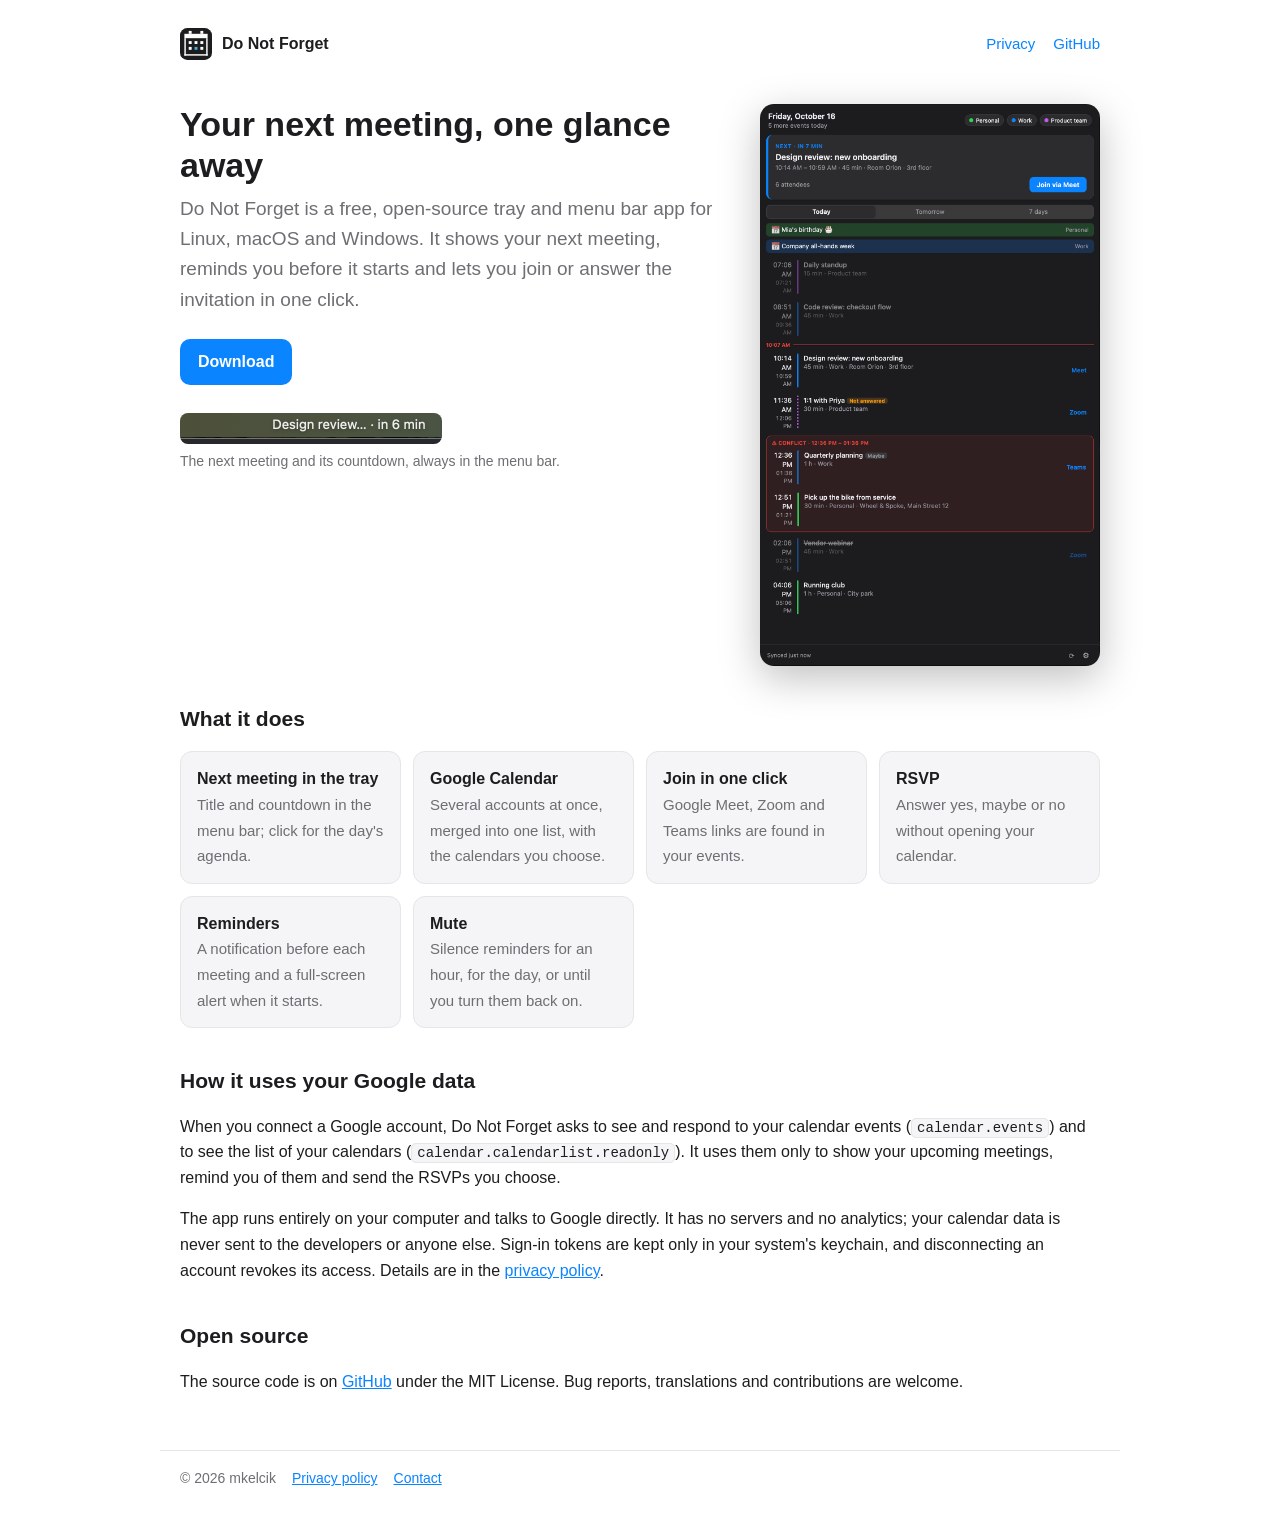
==== docs/index.html @ 4d6c8a1a "Do Not Forget 0.8.0 A tray / menu bar app for Linux, macOS and Windows that keeps the next meeting o" ====
<!doctype html>
<html lang="en">
<head>
<meta charset="utf-8">
<meta name="viewport" content="width=device-width, initial-scale=1">
<title>Do Not Forget</title>
<meta name="description" content="A tray app for Linux, macOS and Windows that keeps your next meeting one glance away.">
<link rel="icon" href="logo.svg" type="image/svg+xml">
<link rel="stylesheet" href="style.css">
</head>
<body>
<header>
  <a class="brand" href="./"><img class="logo" src="logo.svg" alt="">Do Not Forget</a>
  <nav><a href="privacy.html">Privacy</a><a href="https://github.com/mkelcik/do-not-forget">GitHub</a></nav>
</header>
<main>
  <section class="hero">
    <div>
      <h1>Your next meeting, one glance away</h1>
      <p class="lead">Do Not Forget is a free, open-source tray and menu bar app for Linux, macOS and
        Windows. It shows your next meeting, reminds you before it starts and lets you join or answer
        the invitation in one click.</p>
      <p><a class="button" href="https://github.com/mkelcik/do-not-forget/releases/latest">Download</a></p>
      <figure class="menubar">
        <img src="menubar.png" width="262" height="31" alt="The macOS menu bar showing “Design review… · in 6 min”">
        <figcaption>The next meeting and its countdown, always in the menu bar.</figcaption>
      </figure>
    </div>
    <img class="shot" src="screenshot.png" width="601" height="993"
      alt="The agenda: the next meeting with a Join via Meet button, all-day events, today's meetings with Meet, Zoom and Teams links, an unanswered invitation, a scheduling conflict and a declined event">
  </section>

  <h2>What it does</h2>
  <ul class="features">
    <li><b>Next meeting in the tray</b><span>Title and countdown in the menu bar; click for the day's agenda.</span></li>
    <li><b>Google Calendar</b><span>Several accounts at once, merged into one list, with the calendars you choose.</span></li>
    <li><b>Join in one click</b><span>Google Meet, Zoom and Teams links are found in your events.</span></li>
    <li><b>RSVP</b><span>Answer yes, maybe or no without opening your calendar.</span></li>
    <li><b>Reminders</b><span>A notification before each meeting and a full-screen alert when it starts.</span></li>
    <li><b>Mute</b><span>Silence reminders for an hour, for the day, or until you turn them back on.</span></li>
  </ul>

  <h2>How it uses your Google data</h2>
  <p>When you connect a Google account, Do Not Forget asks to see and respond to your calendar
    events (<code>calendar.events</code>) and to see the list of your calendars
    (<code>calendar.calendarlist.readonly</code>). It uses them only to show your upcoming
    meetings, remind you of them and send the RSVPs you choose.</p>
  <p>The app runs entirely on your computer and talks to Google directly. It has no servers and
    no analytics; your calendar data is never sent to the developers or anyone else. Sign-in
    tokens are kept only in your system's keychain, and disconnecting an account revokes its
    access. Details are in the <a href="privacy.html">privacy policy</a>.</p>

  <h2>Open source</h2>
  <p>The source code is on <a href="https://github.com/mkelcik/do-not-forget">GitHub</a> under
    the MIT License. Bug reports, translations and contributions are welcome.</p>
</main>
<footer>
  <span>© 2026 mkelcik</span>
  <a href="privacy.html">Privacy policy</a>
  <a href="https://github.com/mkelcik/do-not-forget/issues">Contact</a>
</footer>
</body>
</html>
---- docs/style.css ----
:root {
  --bg: #ffffff; --text: #1d1d1f; --muted: #6e6e73; --line: #e5e5ea; --card: #f5f5f7; --accent: #0a84ff;
  color-scheme: light dark;
}
@media (prefers-color-scheme: dark) {
  :root { --bg: #1c1c1e; --text: #f5f5f7; --muted: #98989f; --line: #38383a; --card: #2c2c2e; }
}
* { box-sizing: border-box; }
body { margin: 0; background: var(--bg); color: var(--text);
  font: 16px/1.6 -apple-system, BlinkMacSystemFont, "Segoe UI", Roboto, Ubuntu, sans-serif; }
main, header, footer { max-width: 960px; margin: 0 auto; padding: 0 20px; }
header { display: flex; align-items: center; gap: 12px; padding-top: 28px; padding-bottom: 8px; }
header a.brand { display: flex; align-items: center; gap: 10px; color: var(--text); text-decoration: none; font-weight: 600; }
header nav { margin-left: auto; display: flex; gap: 18px; font-size: 15px; }
a { color: var(--accent); }
header nav a { text-decoration: none; }
header nav a:hover, a:hover { text-decoration: underline; }
.logo { width: 32px; height: 32px; }
h1 { font-size: 34px; line-height: 1.2; margin: 36px 0 8px; }
h2 { font-size: 21px; margin: 36px 0 8px; }
.lead { font-size: 19px; color: var(--muted); margin: 0 0 24px; }
.updated { color: var(--muted); font-size: 14px; }
.hero { display: grid; grid-template-columns: 1fr 340px; gap: 40px; align-items: start; }
.hero .shot { width: 100%; height: auto; margin-top: 36px; border-radius: 14px;
  box-shadow: 0 12px 40px rgba(0, 0, 0, .25); }
.menubar { margin: 28px 0 0; }
.menubar img { display: block; max-width: 100%; height: auto; border-radius: 8px; }
.menubar figcaption { color: var(--muted); font-size: 14px; margin-top: 6px; }
@media (max-width: 760px) {
  .hero { grid-template-columns: 1fr; gap: 0; }
  .hero .shot { max-width: 360px; justify-self: center; }
}
.button { display: inline-block; background: var(--accent); color: #fff; text-decoration: none;
  padding: 10px 18px; border-radius: 10px; font-weight: 600; }
.button:hover { text-decoration: none; filter: brightness(1.08); }
.features { display: grid; grid-template-columns: repeat(auto-fit, minmax(220px, 1fr)); gap: 12px; padding: 0; list-style: none; }
.features li { background: var(--card); border: 1px solid var(--line); border-radius: 12px; padding: 14px 16px; }
.features b { display: block; }
.features span { color: var(--muted); font-size: 15px; }
code { background: var(--card); border: 1px solid var(--line); border-radius: 5px; padding: 1px 5px; font-size: 14px; }
ul { padding-left: 22px; }
footer { margin-top: 56px; padding-top: 16px; padding-bottom: 32px; border-top: 1px solid var(--line);
  color: var(--muted); font-size: 14px; display: flex; gap: 16px; flex-wrap: wrap; }
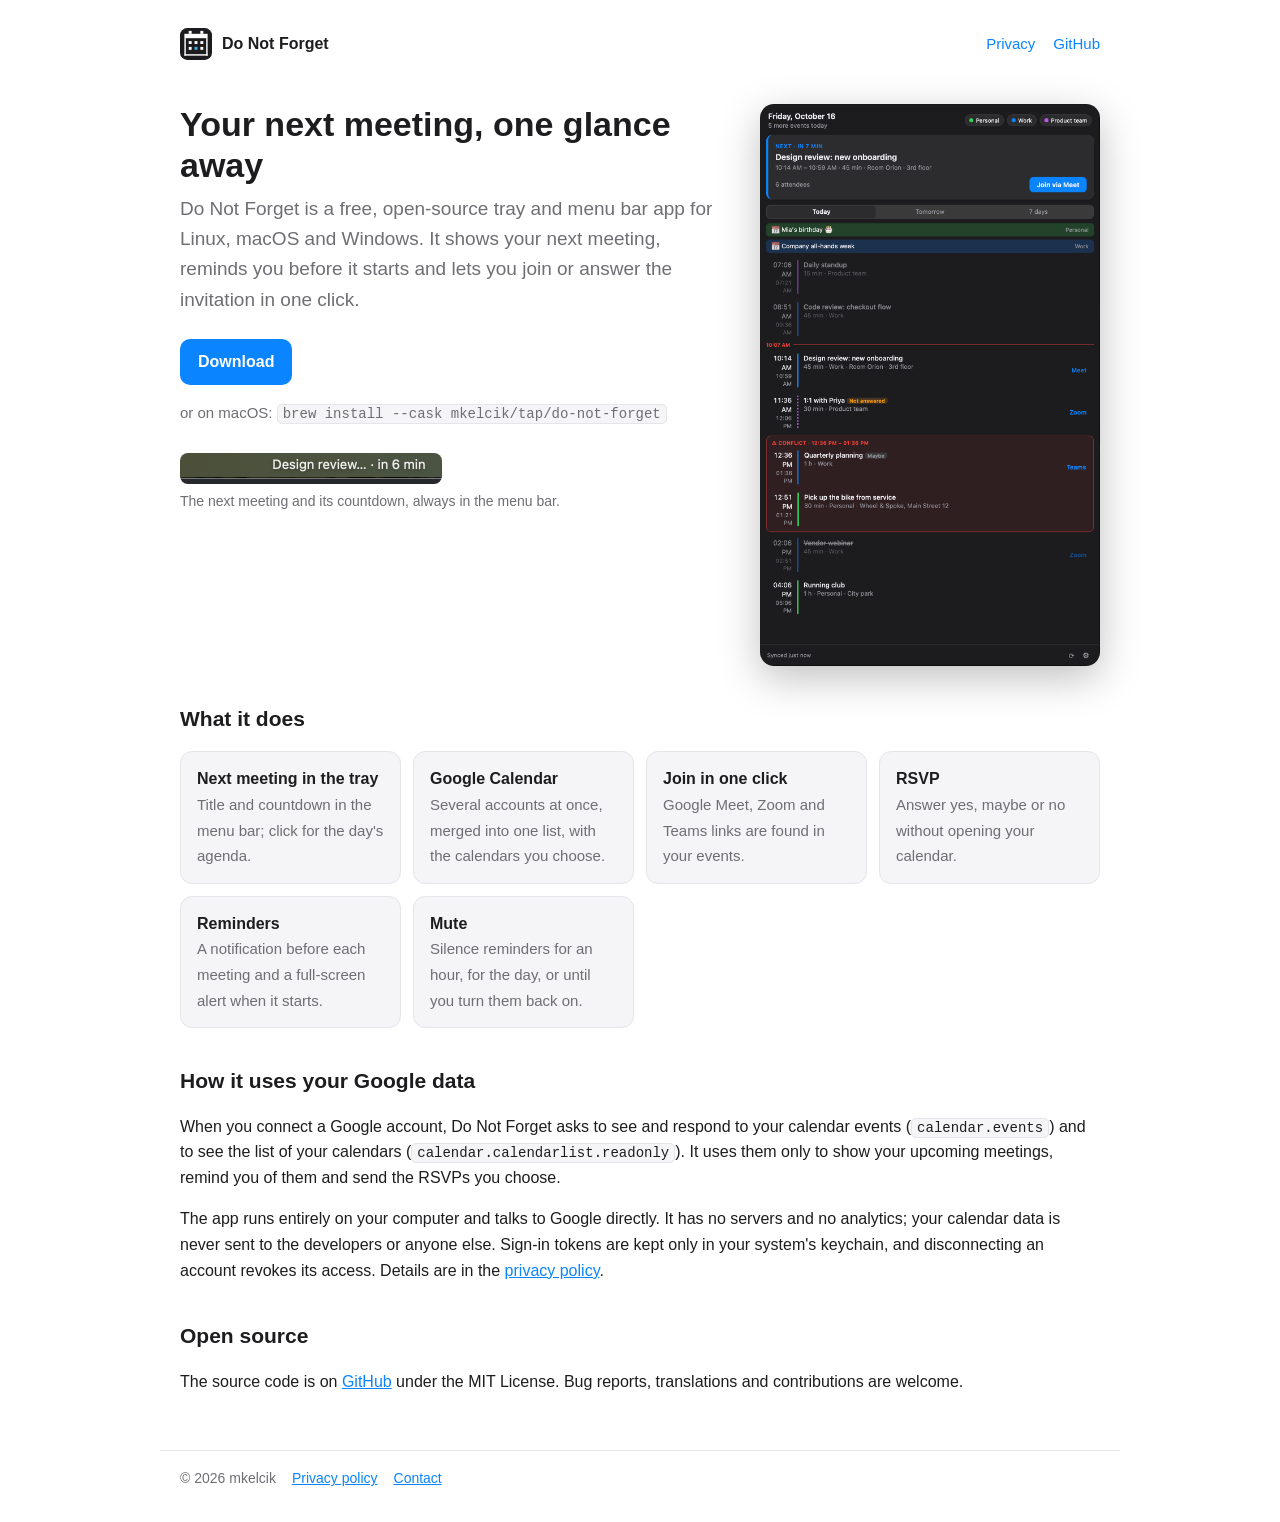
==== commit ae1f08f8: "Install with Homebrew; releases bump the cask The cask lives in mkelcik/homebrew-tap. After publishi" ====
--- a/docs/index.html
+++ b/docs/index.html
@@ -21,6 +21,7 @@
         Windows. It shows your next meeting, reminds you before it starts and lets you join or answer
         the invitation in one click.</p>
       <p><a class="button" href="https://github.com/mkelcik/do-not-forget/releases/latest">Download</a></p>
+      <p class="brew">or on macOS: <code>brew install --cask mkelcik/tap/do-not-forget</code></p>
       <figure class="menubar">
         <img src="menubar.png" width="262" height="31" alt="The macOS menu bar showing “Design review… · in 6 min”">
         <figcaption>The next meeting and its countdown, always in the menu bar.</figcaption>
--- a/docs/style.css
+++ b/docs/style.css
@@ -32,6 +32,7 @@
 }
 .button { display: inline-block; background: var(--accent); color: #fff; text-decoration: none;
   padding: 10px 18px; border-radius: 10px; font-weight: 600; }
+.brew { color: var(--muted); font-size: 15px; }
 .button:hover { text-decoration: none; filter: brightness(1.08); }
 .features { display: grid; grid-template-columns: repeat(auto-fit, minmax(220px, 1fr)); gap: 12px; padding: 0; list-style: none; }
 .features li { background: var(--card); border: 1px solid var(--line); border-radius: 12px; padding: 14px 16px; }
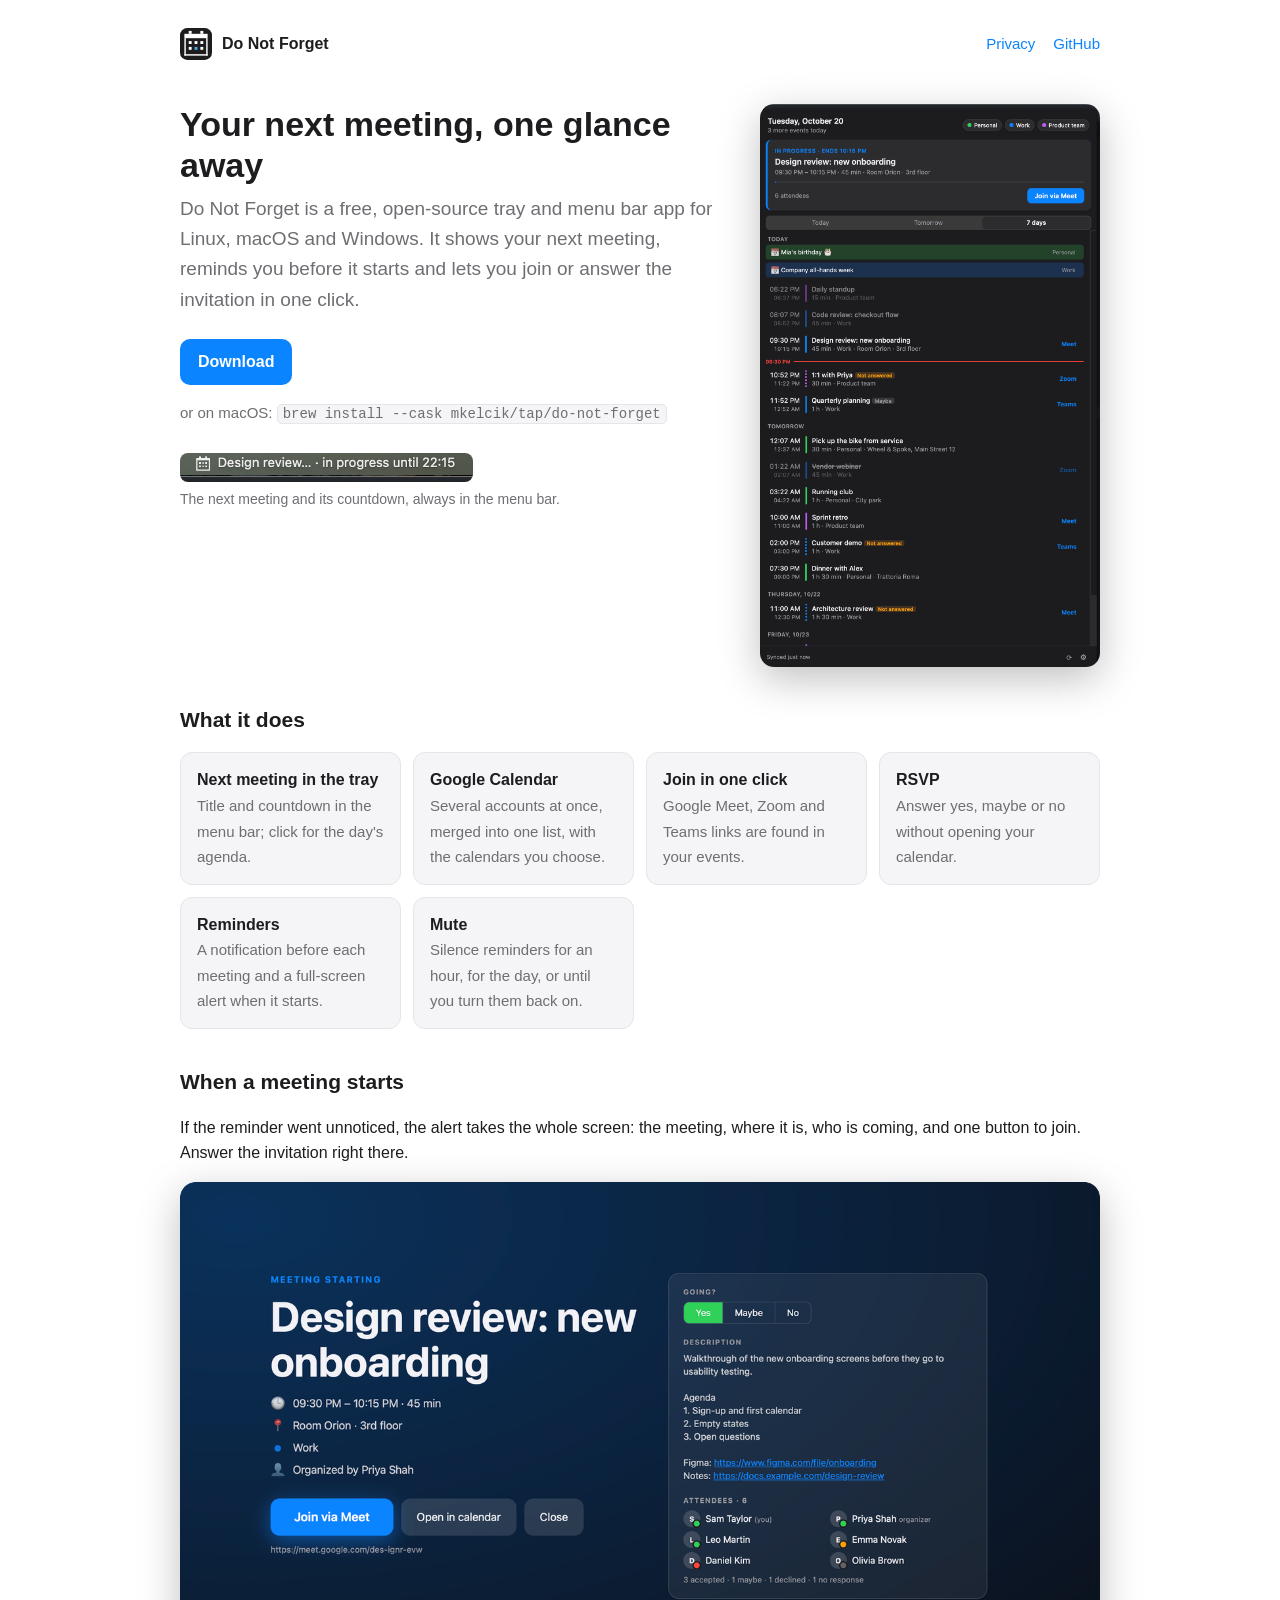
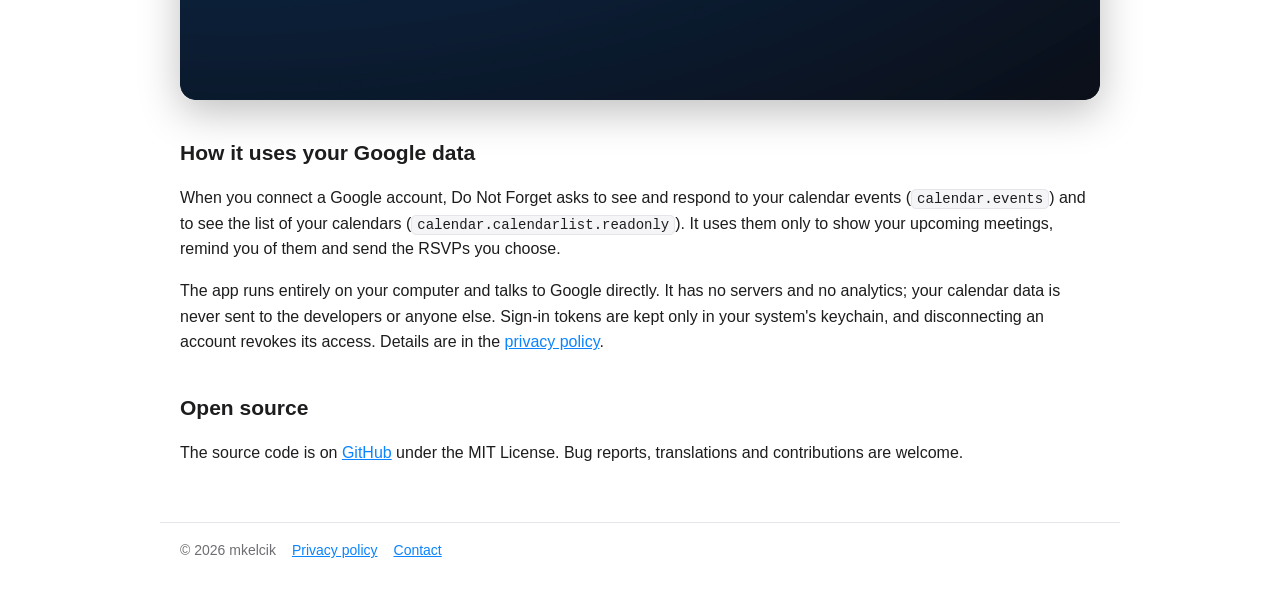
==== commit 4535dd1b: "Refresh website and README screenshots, add the alert New showcase screenshots of the popup (7-day v" ====
--- a/docs/index.html
+++ b/docs/index.html
@@ -23,12 +23,12 @@
       <p><a class="button" href="https://github.com/mkelcik/do-not-forget/releases/latest">Download</a></p>
       <p class="brew">or on macOS: <code>brew install --cask mkelcik/tap/do-not-forget</code></p>
       <figure class="menubar">
-        <img src="menubar.png" width="262" height="31" alt="The macOS menu bar showing “Design review… · in 6 min”">
+        <img src="menubar.png" width="293" height="29" alt="The macOS menu bar showing “Design review… · in progress until 22:15”">
         <figcaption>The next meeting and its countdown, always in the menu bar.</figcaption>
       </figure>
     </div>
-    <img class="shot" src="screenshot.png" width="601" height="993"
-      alt="The agenda: the next meeting with a Join via Meet button, all-day events, today's meetings with Meet, Zoom and Teams links, an unanswered invitation, a scheduling conflict and a declined event">
+    <img class="shot" src="screenshot.png" width="662" height="1095"
+      alt="The agenda: the meeting in progress with a Join via Meet button, all-day events, the next 7 days of meetings with Meet, Zoom and Teams links, unanswered invitations and a declined event">
   </section>
 
   <h2>What it does</h2>
@@ -40,6 +40,14 @@
     <li><b>Reminders</b><span>A notification before each meeting and a full-screen alert when it starts.</span></li>
     <li><b>Mute</b><span>Silence reminders for an hour, for the day, or until you turn them back on.</span></li>
   </ul>
+
+  <h2>When a meeting starts</h2>
+  <p>If the reminder went unnoticed, the alert takes the whole screen: the meeting, where it is,
+    who is coming, and one button to join. Answer the invitation right there.</p>
+  <figure class="alert">
+    <img src="alert.png" width="700" height="394"
+      alt="The meeting-start alert: “Design review: new onboarding” with time, room and organizer, a Join via Meet button, and a panel with the RSVP choice, description and attendees">
+  </figure>
 
   <h2>How it uses your Google data</h2>
   <p>When you connect a Google account, Do Not Forget asks to see and respond to your calendar
--- a/docs/style.css
+++ b/docs/style.css
@@ -26,6 +26,8 @@
 .menubar { margin: 28px 0 0; }
 .menubar img { display: block; max-width: 100%; height: auto; border-radius: 8px; }
 .menubar figcaption { color: var(--muted); font-size: 14px; margin-top: 6px; }
+.alert { margin: 16px 0 0; }
+.alert img { display: block; width: 100%; height: auto; border-radius: 14px; box-shadow: 0 12px 40px rgba(0, 0, 0, .25); }
 @media (max-width: 760px) {
   .hero { grid-template-columns: 1fr; gap: 0; }
   .hero .shot { max-width: 360px; justify-self: center; }
